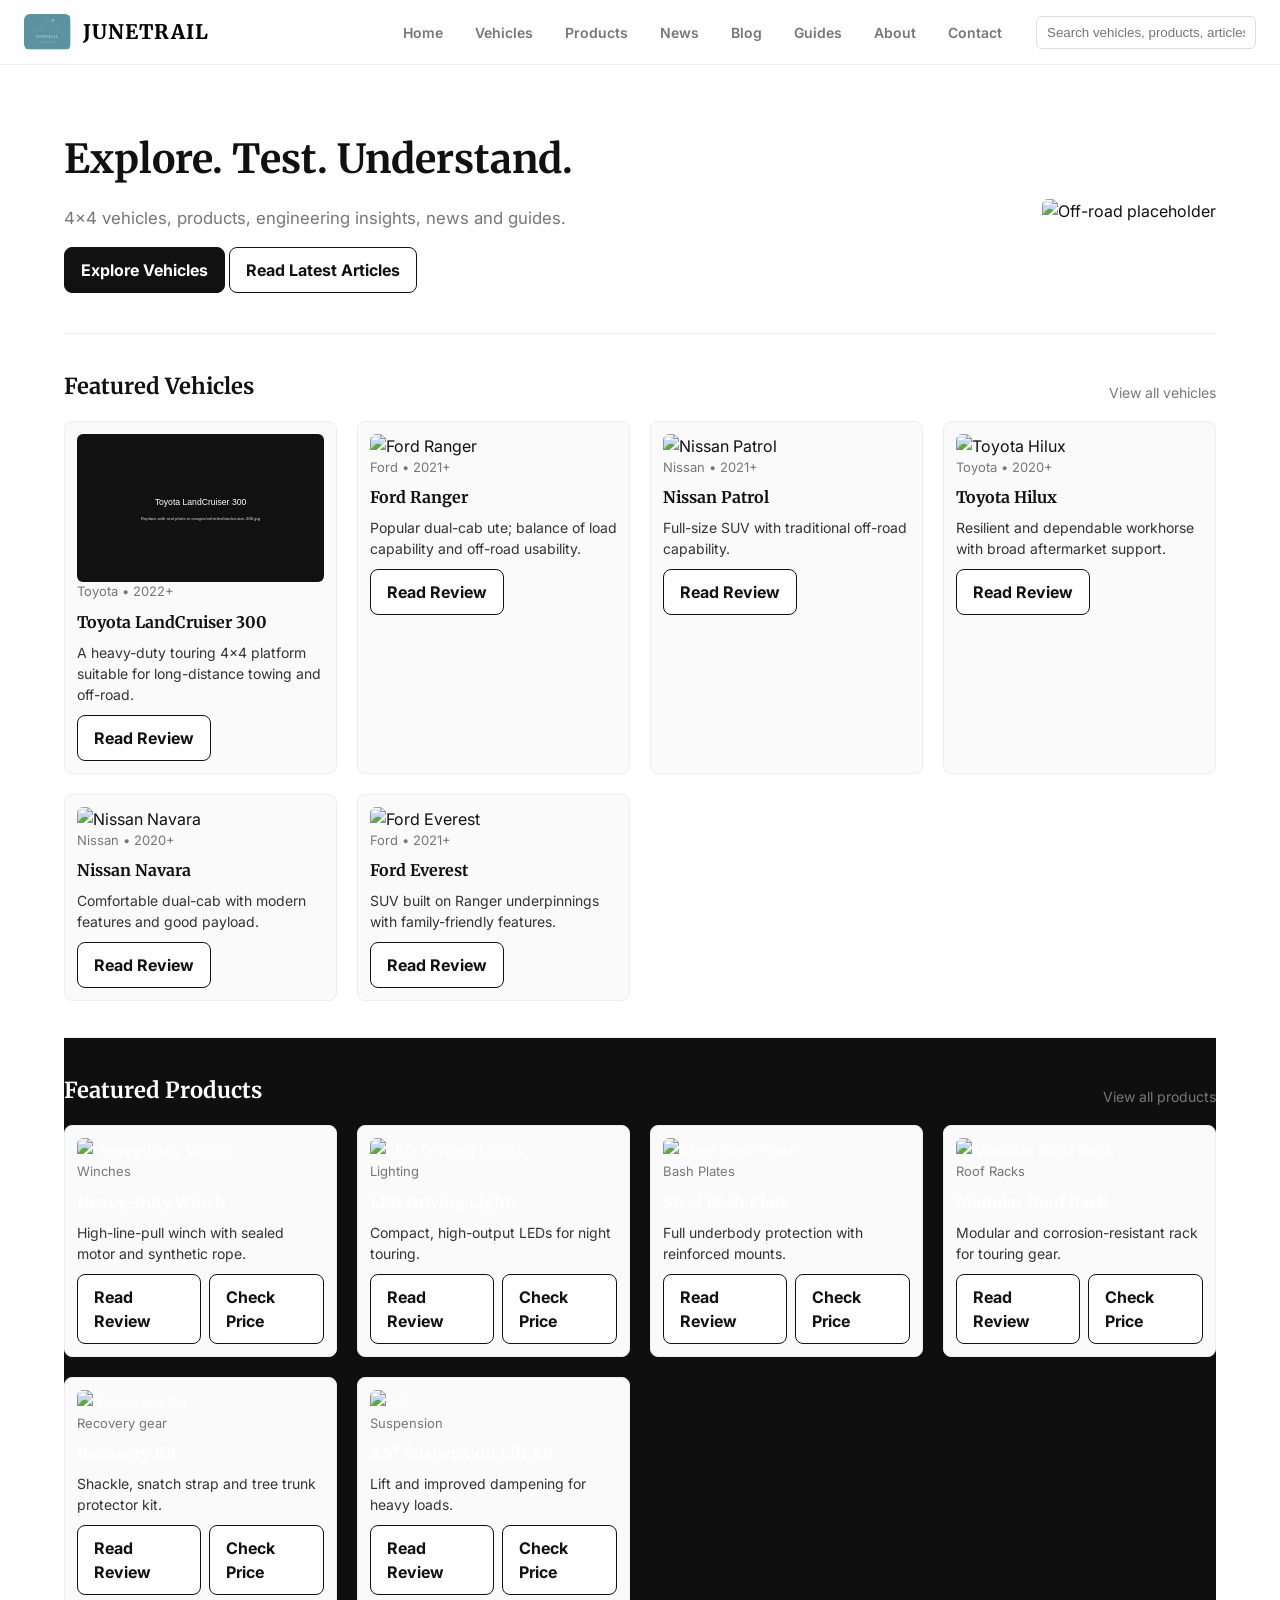
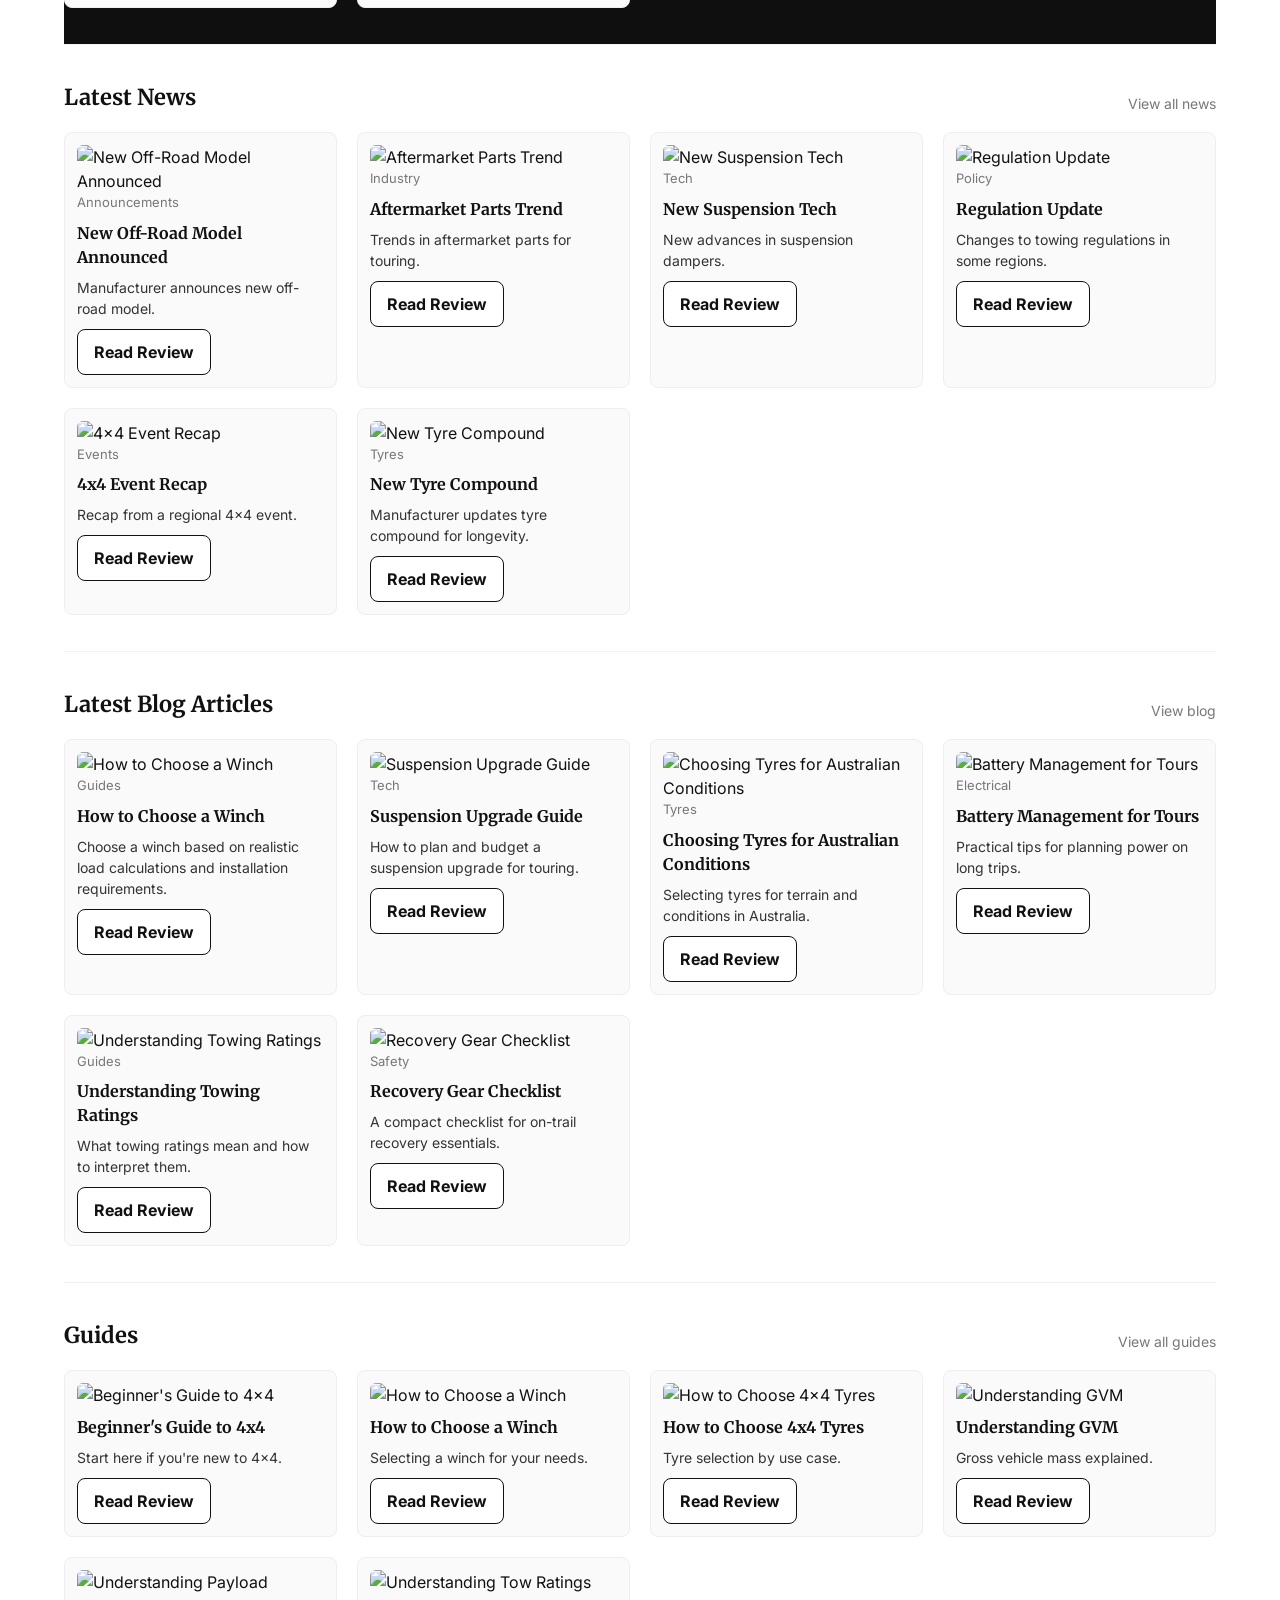
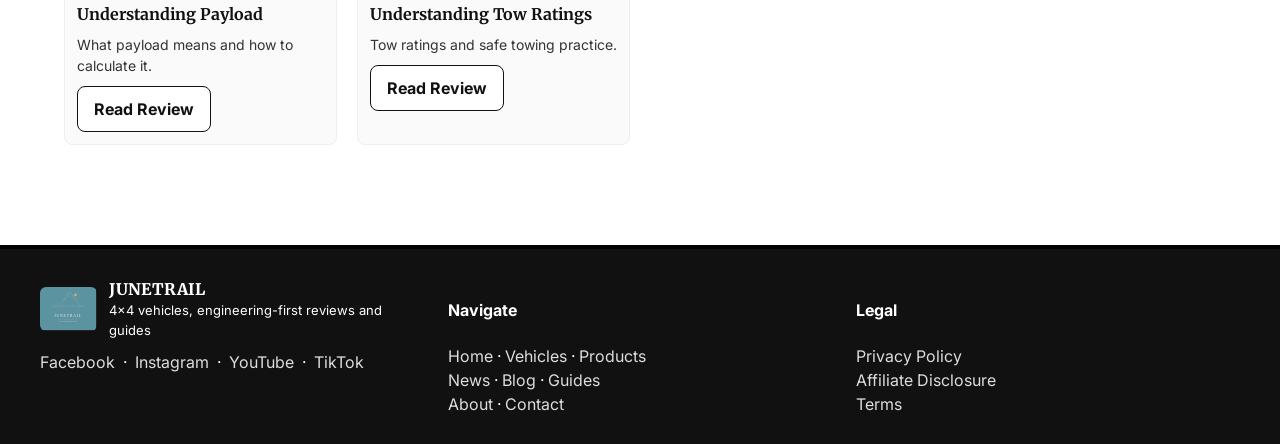
==== index.html @ 145aa365 "Add files via upload" ====
<!doctype html>
<html lang="en">
<head>
  <meta charset="utf-8" />
  <title>Explore. Test. Understand. — JuneTrail</title>
  <meta name="description" content="JuneTrail — 4x4 vehicles, engineering-based product reviews, news, guides and adventure content." />
  <meta name="viewport" content="width=device-width,initial-scale=1" />
  <meta property="og:title" content="JuneTrail — Explore. Test. Understand." />
  <meta property="og:description" content="4x4 vehicles, engineering-based product reviews, news and guides." />
  <meta property="og:image" content="images/logo/junetrail_blue_logo.svg" />
  <link rel="canonical" href="https://your-site.github.io/" />
  <link href="https://fonts.googleapis.com/css2?family=Inter:wght@300;400;600;800&family=Merriweather:wght@400;700&display=swap" rel="stylesheet">
  <link rel="stylesheet" href="css/style.css" />
</head>
<body class="page-home">
  <div id="site-header"></div>

  <main class="container">
    <!-- Hero -->
    <section class="hero">
      <div class="hero-inner">
        <div class="hero-text">
          <h1>Explore. Test. Understand.</h1>
          <p class="lead">4x4 vehicles, products, engineering insights, news and guides.</p>
          <div class="hero-cta">
            <a class="btn btn-primary" href="vehicles.html">Explore Vehicles</a>
            <a class="btn" href="blog.html">Read Latest Articles</a>
          </div>
        </div>
        <div class="hero-image">
          <img alt="Off-road placeholder" src="images/hero/hero-offroad.svg" />
        </div>
      </div>
    </section>

    <!-- Featured vehicles -->
    <section class="section">
      <div class="section-header">
        <h2>Featured Vehicles</h2>
        <a class="link-more" href="vehicles.html">View all vehicles</a>
      </div>
      <div id="featured-vehicles" class="grid cards-grid"></div>
    </section>

    <!-- Featured products -->
    <section class="section dark">
      <div class="section-header">
        <h2>Featured Products</h2>
        <a class="link-more" href="products.html">View all products</a>
      </div>
      <div id="featured-products" class="grid cards-grid"></div>
    </section>

    <!-- Latest news -->
    <section class="section">
      <div class="section-header">
        <h2>Latest News</h2>
        <a class="link-more" href="news.html">View all news</a>
      </div>
      <div id="latest-news" class="grid cards-grid"></div>
    </section>

    <!-- Latest blog -->
    <section class="section">
      <div class="section-header">
        <h2>Latest Blog Articles</h2>
        <a class="link-more" href="blog.html">View blog</a>
      </div>
      <div id="latest-blogs" class="grid cards-grid"></div>
    </section>

    <!-- Latest guides -->
    <section class="section">
      <div class="section-header">
        <h2>Guides</h2>
        <a class="link-more" href="guides.html">View all guides</a>
      </div>
      <div id="latest-guides" class="grid cards-grid"></div>
    </section>
  </main>

  <div id="site-footer"></div>

  <!-- Scripts -->
  <script src="data/vehicles.js"></script>
  <script src="data/products.js"></script>
  <script src="data/news.js"></script>
  <script src="data/blogs.js"></script>
  <script src="data/guides.js"></script>

  <script src="js/components.js"></script>
  <script src="js/content.js"></script>
  <script src="js/search.js"></script>
  <script>
    // Initialize header/footer and render home sections
    components.init();
    content.renderHome({
      vehiclesEl: '#featured-vehicles',
      productsEl: '#featured-products',
      newsEl: '#latest-news',
      blogsEl: '#latest-blogs',
      guidesEl: '#latest-guides',
      itemsLimit: 6
    });
  </script>
</body>
</html>
---- css/style.css ----
/* JuneTrail — simple, clean black-and-white theme */
/* Fonts: Inter for UI, Merriweather for headings */
:root{
  --bg:#ffffff;
  --text:#111111;
  --muted:#777;
  --accent:#000;
  --card-bg:#fafafa;
  --dark-bg:#0f0f0f;
  --max-width:1200px;
  --gap:20px;
  --radius:8px;
}

*{box-sizing:border-box}
html,body{height:100%}
body{
  margin:0;
  font-family:Inter,system-ui,-apple-system,Segoe UI,Roboto,"Helvetica Neue",Arial;
  color:var(--text);
  background:var(--bg);
  -webkit-font-smoothing:antialiased;
  -moz-osx-font-smoothing:grayscale;
  line-height:1.5;
  font-size:16px;
}

.container{max-width:var(--max-width);margin:0 auto;padding:24px}
.narrow{max-width:860px}
.lead{font-size:1.05rem;color:var(--muted)}
a{color:inherit;text-decoration:none}
img{max-width:100%;height:auto;display:block;border-radius:6px}

/* Header */
.header{
  display:flex;
  align-items:center;
  justify-content:space-between;
  gap:16px;
  padding:14px 24px;
  position:sticky;top:0;z-index:30;
  background:linear-gradient(to bottom, rgba(255,255,255,0.98), rgba(255,255,255,0.95));
  border-bottom:1px solid #eee;
}
.brand{
  display:flex;align-items:center;gap:12px;font-weight:800;font-family:Merriweather, serif;
  letter-spacing:1px;font-size:20px;color:var(--accent)
}
.brand img{height:36px}
.nav{
  display:flex;align-items:center;gap:12px;
}
.nav a{padding:8px 10px;border-radius:6px;font-weight:600;font-size:14px;color:var(--muted)}
.nav a:hover{background:#1111110f;color:var(--accent)}
.search {
  display:flex;align-items:center;gap:8px;margin-left:12px;
}
.search input{
  border:1px solid #ddd;padding:8px 10px;border-radius:6px;min-width:220px;background:#fff;
}
.hamburger{display:none;border:0;background:transparent;padding:8px}

/* Hero */
.hero{padding:40px 0}
.hero-inner{display:flex;gap:30px;align-items:center;justify-content:space-between}
.hero-text h1{font-family:Merriweather, serif;font-size:40px;margin:0 0 8px}
.hero-text .lead{margin-bottom:16px}
.btn{display:inline-block;padding:10px 16px;border-radius:8px;border:1px solid #111;background:#fff;color:#111;font-weight:700}
.btn-primary{background:#111;color:#fff;border-color:#111}

/* Sections */
.section{padding:36px 0;border-top:1px solid #f2f2f2}
.section.dark{background:var(--dark-bg);color:#fff}
.section .section-header{display:flex;align-items:end;justify-content:space-between;gap:12px;margin-bottom:18px}
.section .section-header h2{font-family:Merriweather, serif;margin:0;font-size:22px}
.link-more{font-size:14px;color:var(--muted)}

/* Cards grid */
.grid{display:grid;gap:var(--gap)}
.cards-grid{grid-template-columns:repeat(auto-fill,minmax(240px,1fr))}
.card{
  background:var(--card-bg);padding:12px;border-radius:8px;border:1px solid #eee;
  transition:transform .18s ease,box-shadow .18s ease;
}
.card:hover{transform:translateY(-6px);box-shadow:0 10px 24px rgba(0,0,0,0.06)}
.card.small{padding:8px}
.card .meta{font-size:13px;color:var(--muted);margin-bottom:8px}
.card h3{margin:0 0 8px;font-size:16px;font-family:Merriweather,serif}
.card .excerpt{font-size:14px;color:#333}

/* Footer */
.footer{
  padding:28px 24px;background:#111;color:#fff;margin-top:40px;border-top:4px solid #000;
}
.footer .footer-inner{max-width:var(--max-width);margin:0 auto;display:flex;gap:24px;align-items:flex-start;justify-content:space-between}
.footer .col{flex:1}
.footer a{color:#ddd}
.social{display:flex;gap:8px;margin-top:10px}

/* Article content */
.content h2{font-family:Merriweather, serif;font-size:20px;margin-top:18px}
.content p{color:#222}
.hero-figure{margin:12px 0}
.specs{width:100%;border-collapse:collapse;margin:10px 0}
.specs th,.specs td{padding:8px;border:1px solid #eee;text-align:left}

/* Breadcrumbs */
.breadcrumbs{font-size:13px;color:var(--muted);margin:8px 0}

/* Two-column area */
.two-col{display:grid;grid-template-columns:1fr 1fr;gap:20px}

/* Responsive */
@media (max-width:900px){
  .hero-inner{flex-direction:column}
  .nav{display:none}
  .hamburger{display:inline-flex}
  .search input{min-width:120px}
  .two-col{grid-template-columns:1fr}
  .cards-grid{grid-template-columns:repeat(auto-fill,minmax(200px,1fr))}
}

/* Small cards */
.cards-grid.small .card{padding:10px}
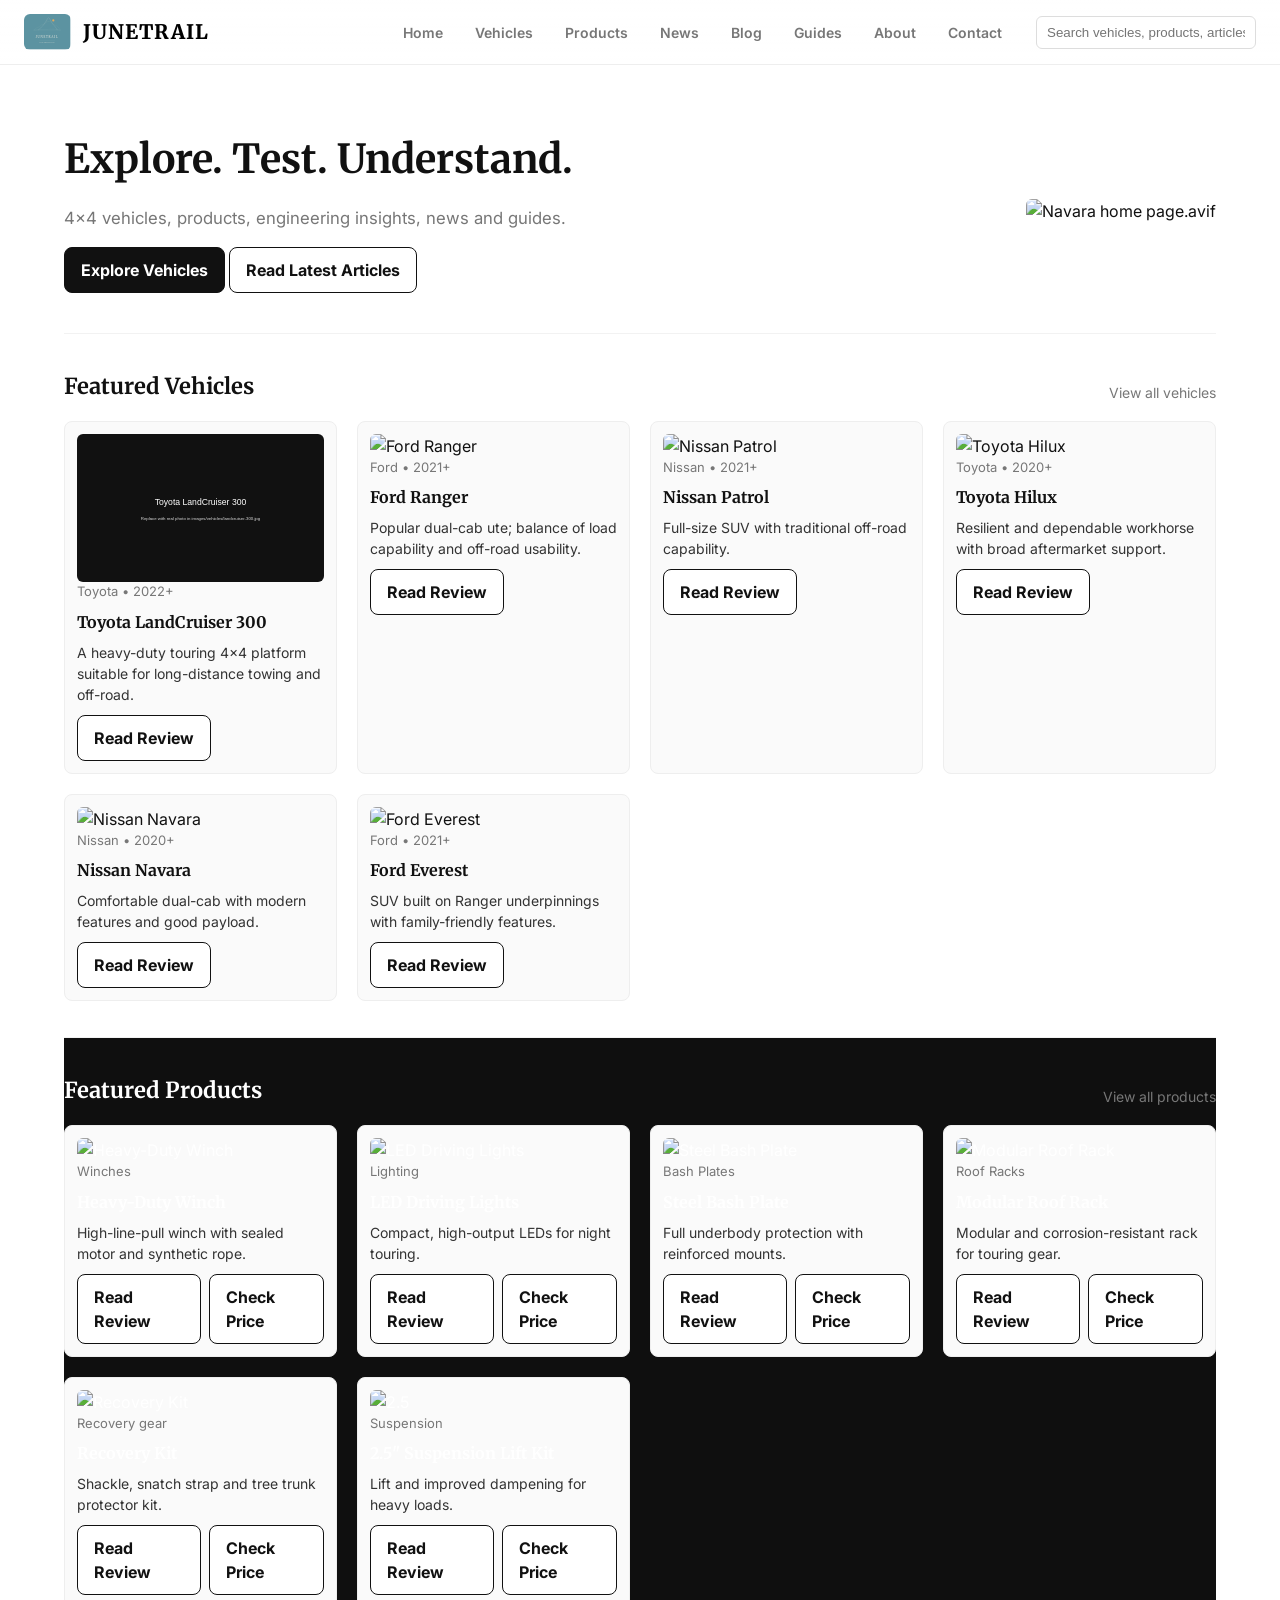
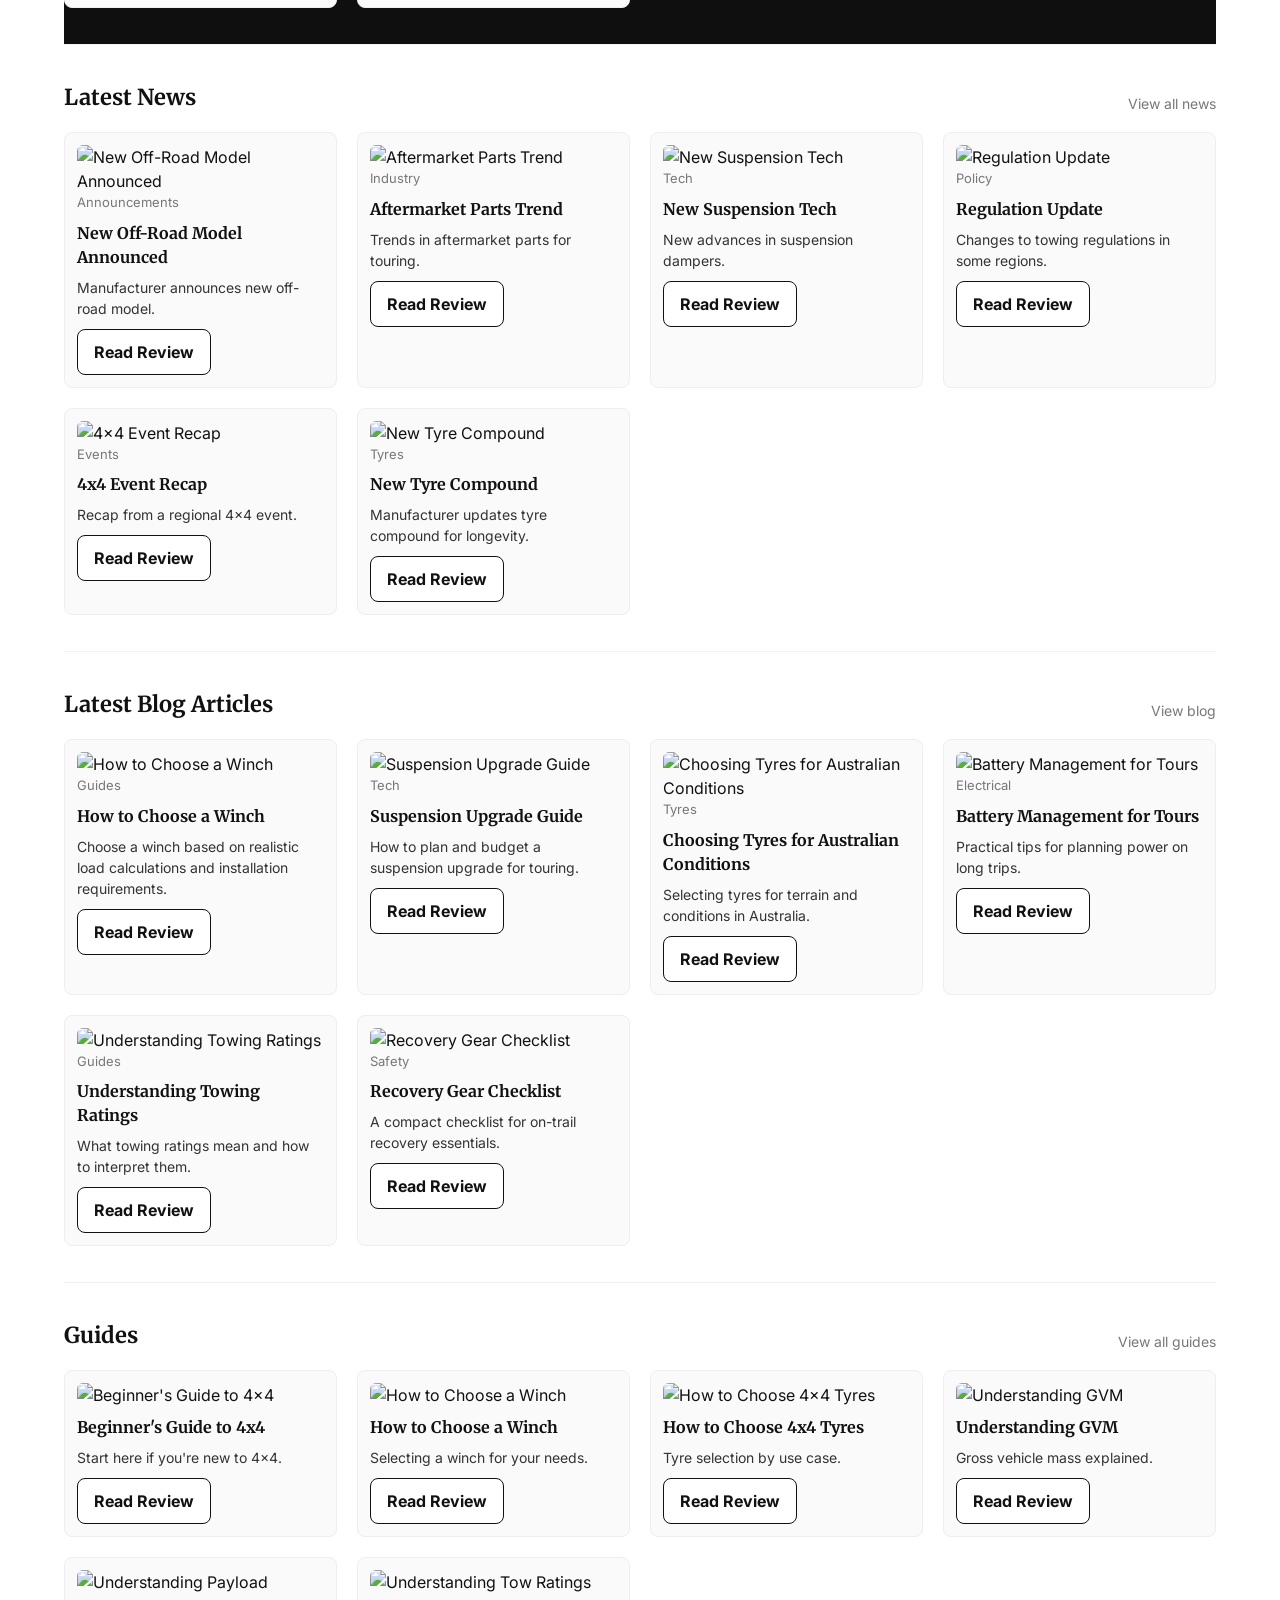
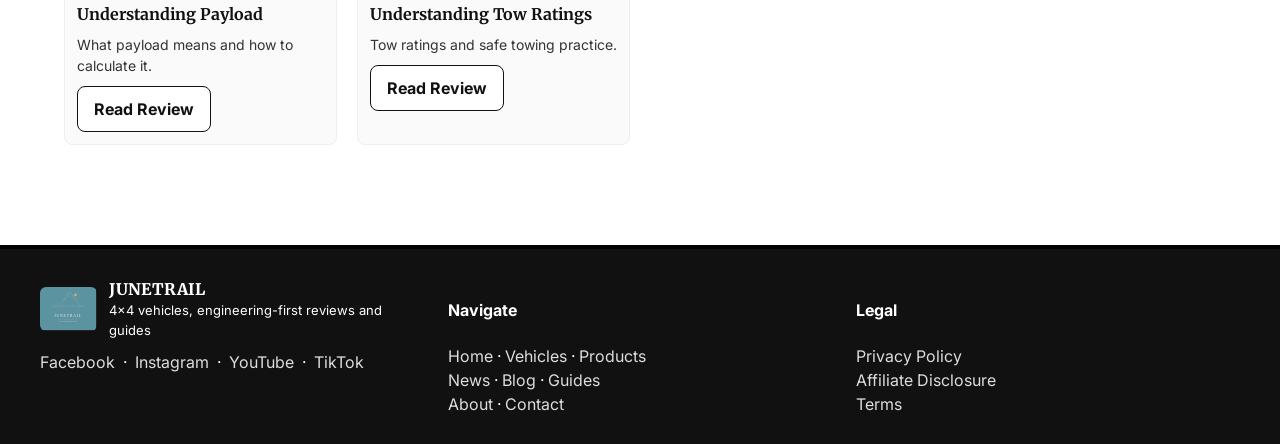
==== commit fbf0716e: "Update index.html" ====
--- a/index.html
+++ b/index.html
@@ -28,7 +28,7 @@
           </div>
         </div>
         <div class="hero-image">
-          <img alt="Off-road placeholder" src="images/hero/hero-offroad.svg" />
+          <img alt="Navara home page.avif" src="images/hero/hero-offroad.svg" />
         </div>
       </div>
     </section>
@@ -104,4 +104,4 @@
     });
   </script>
 </body>
-</html>+</html>
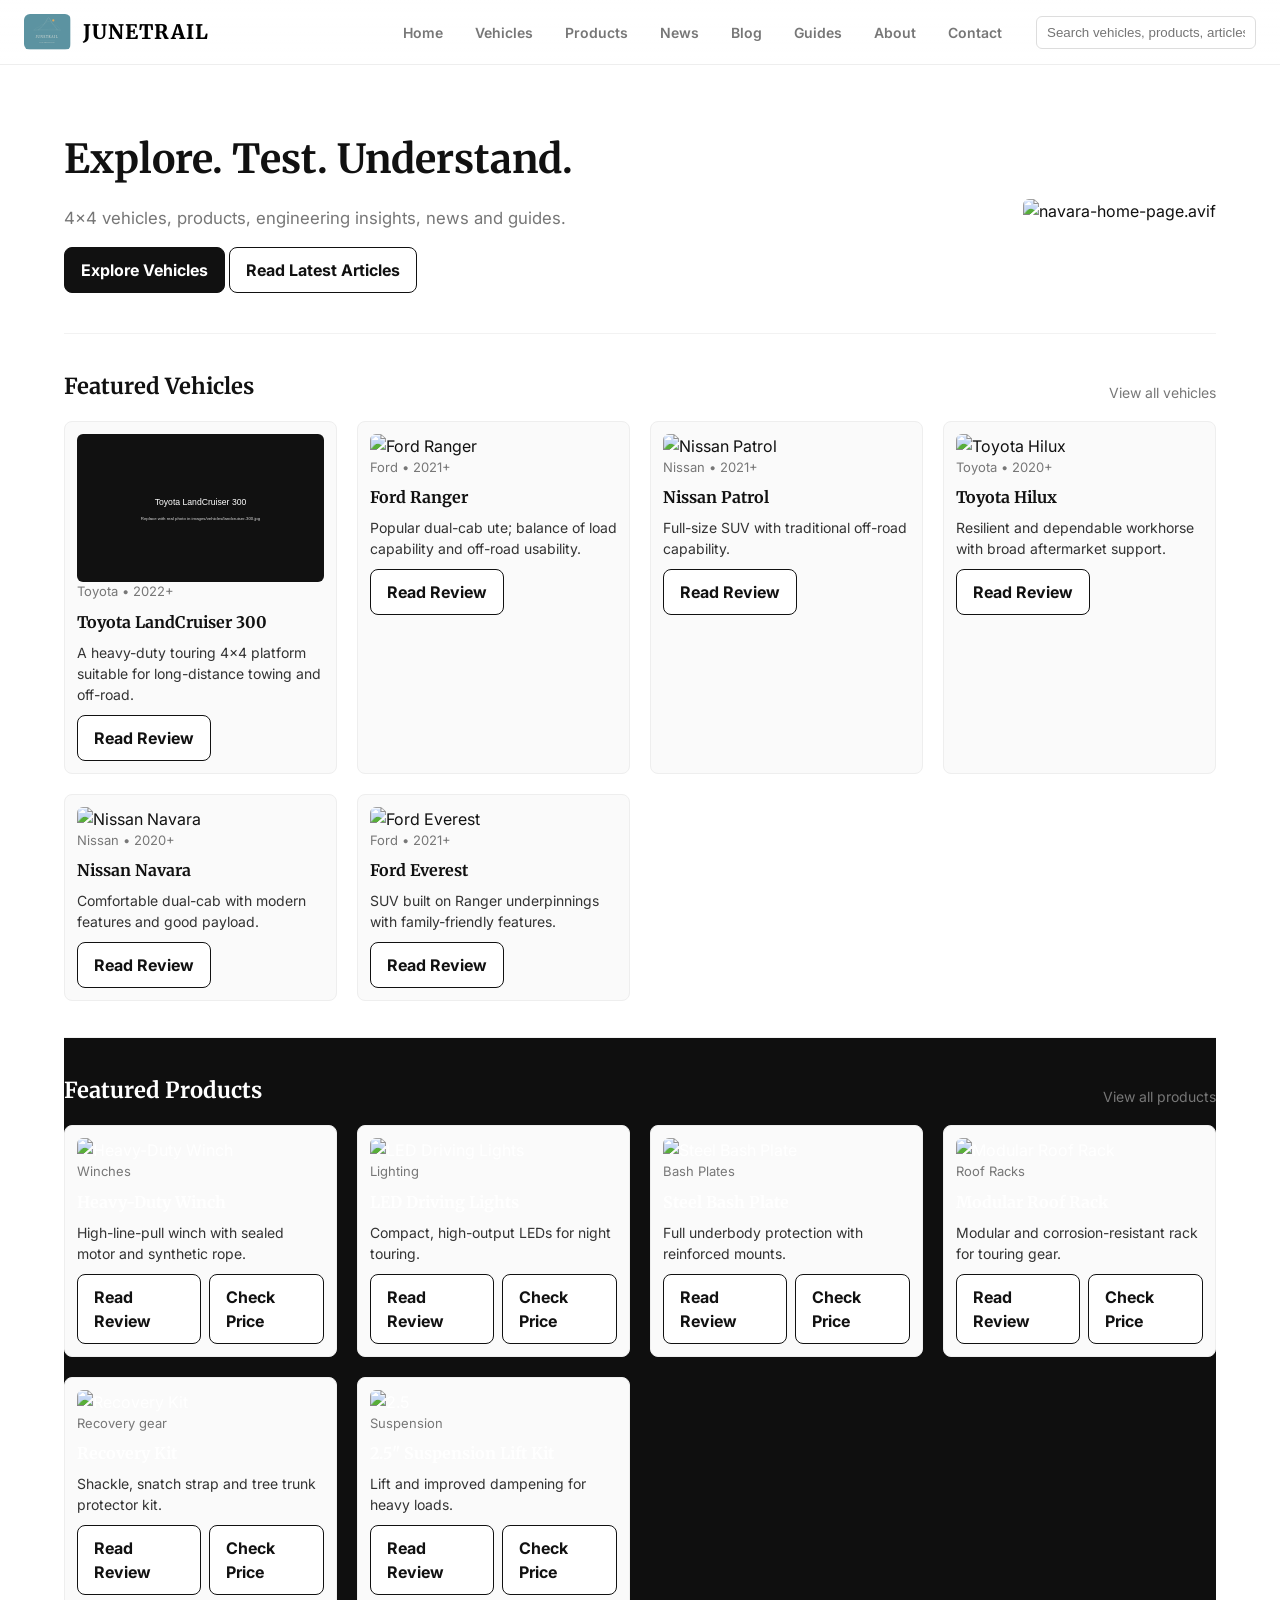
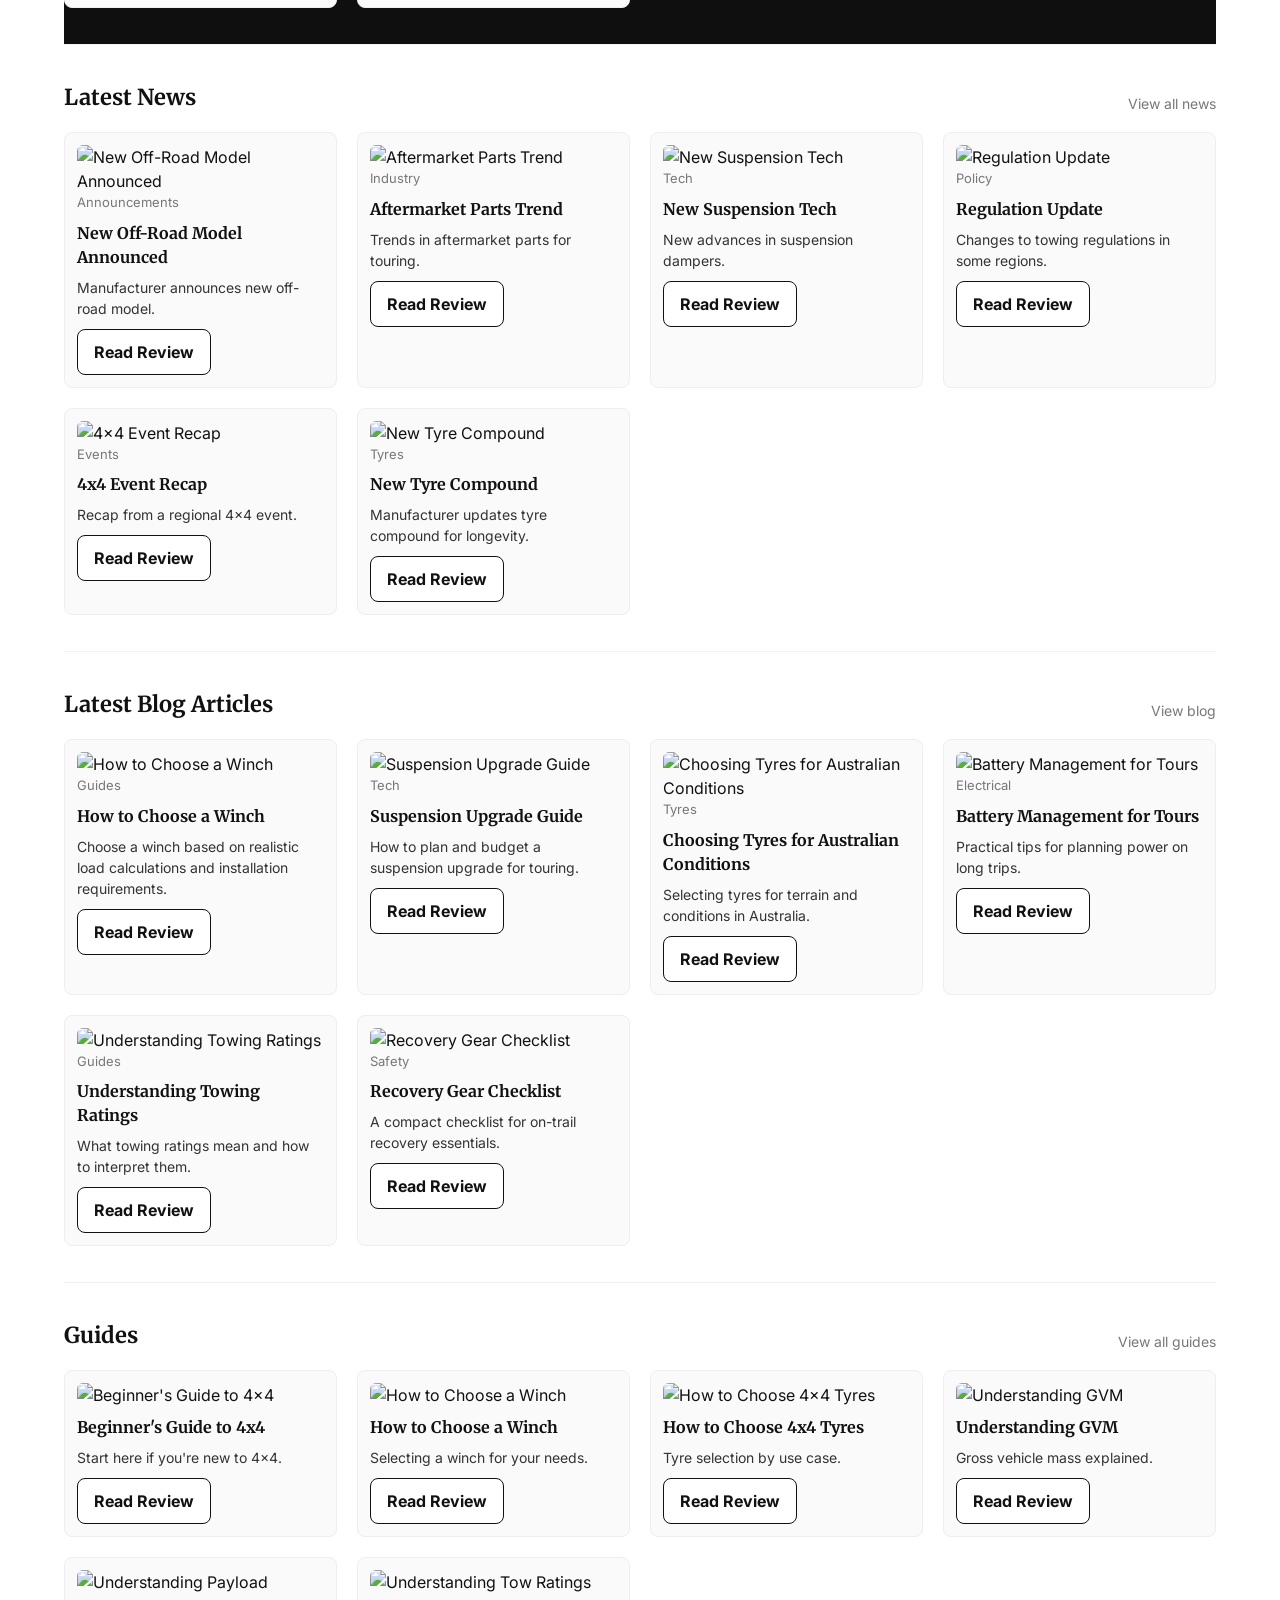
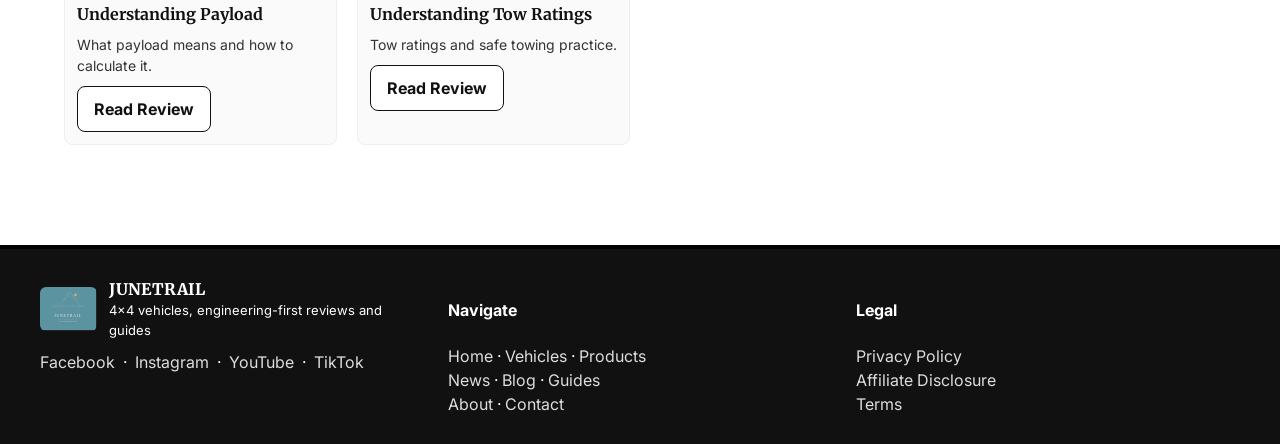
==== commit 13f8c225: "Update index.html" ====
--- a/index.html
+++ b/index.html
@@ -28,7 +28,7 @@
           </div>
         </div>
         <div class="hero-image">
-          <img alt="Navara home page.avif" src="images/hero/hero-offroad.svg" />
+          <img alt="navara-home-page.avif" src="images/hero/hero-offroad.svg" />
         </div>
       </div>
     </section>
